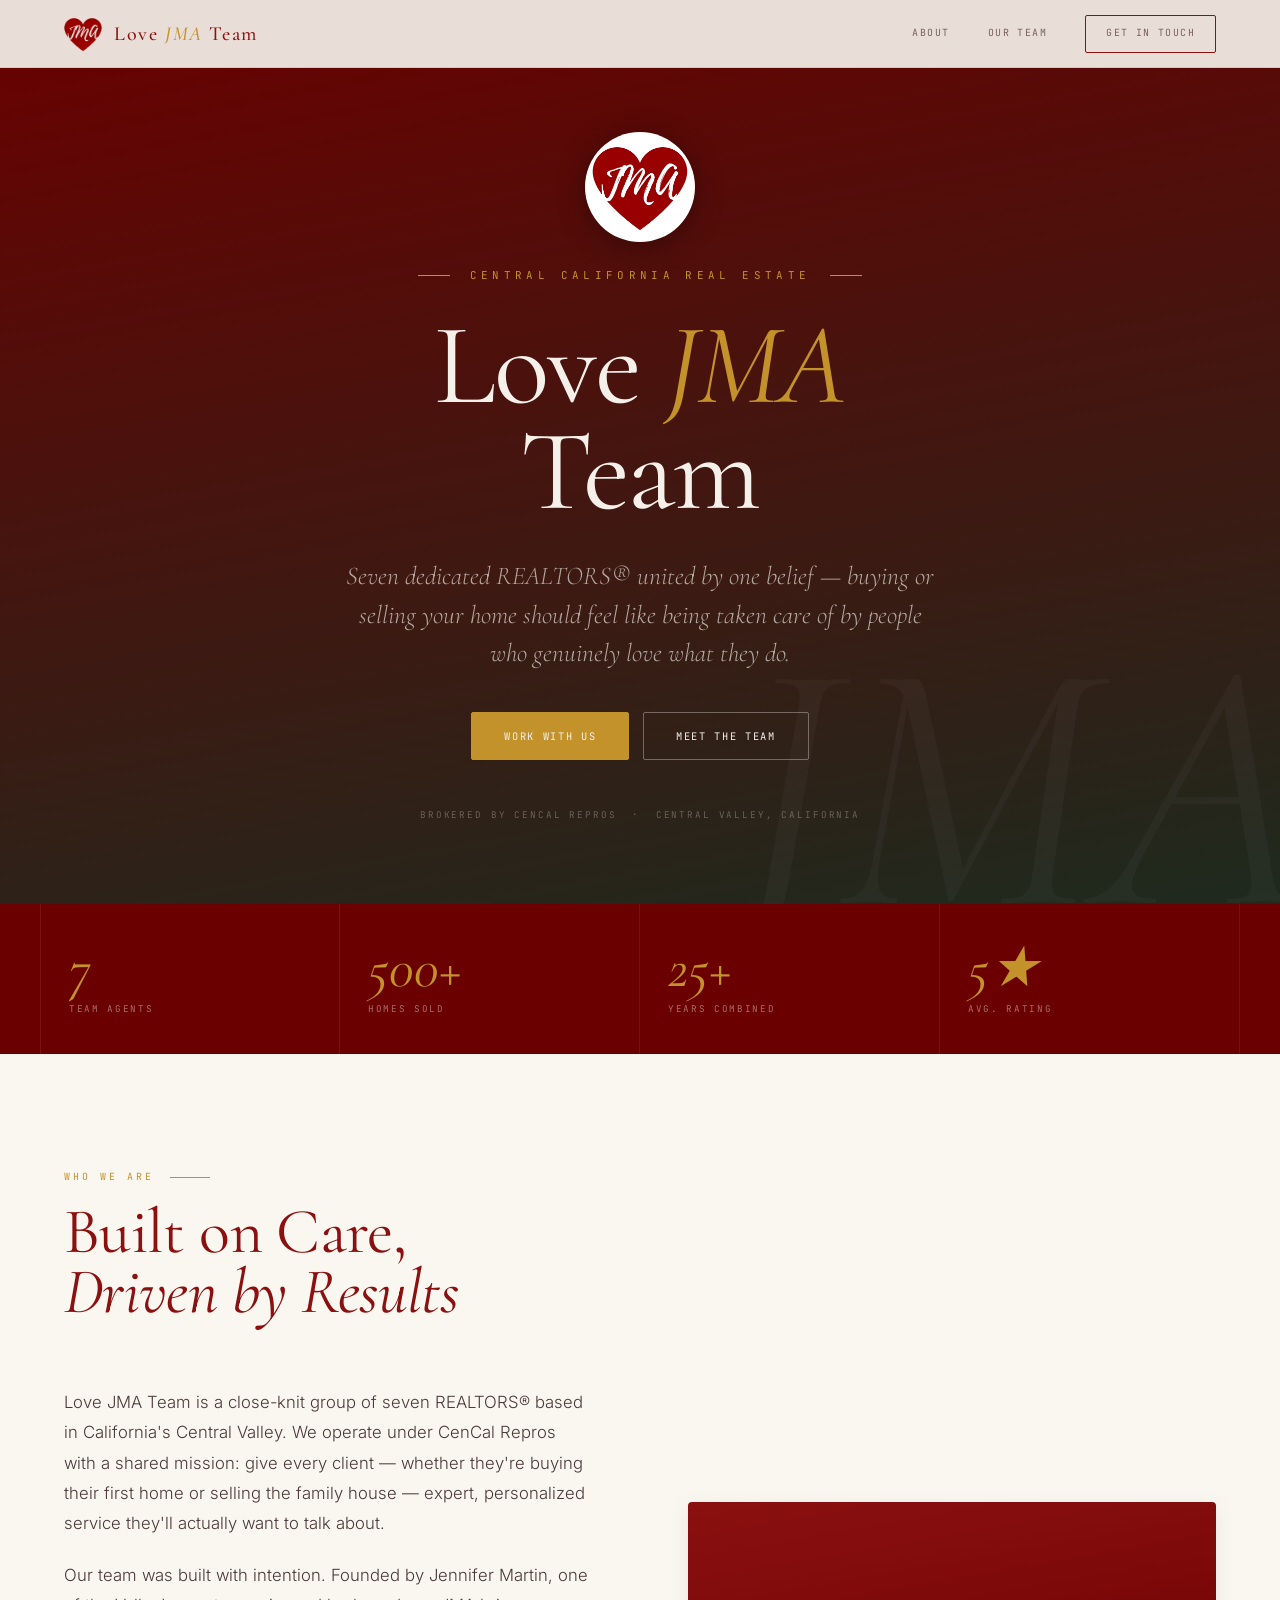
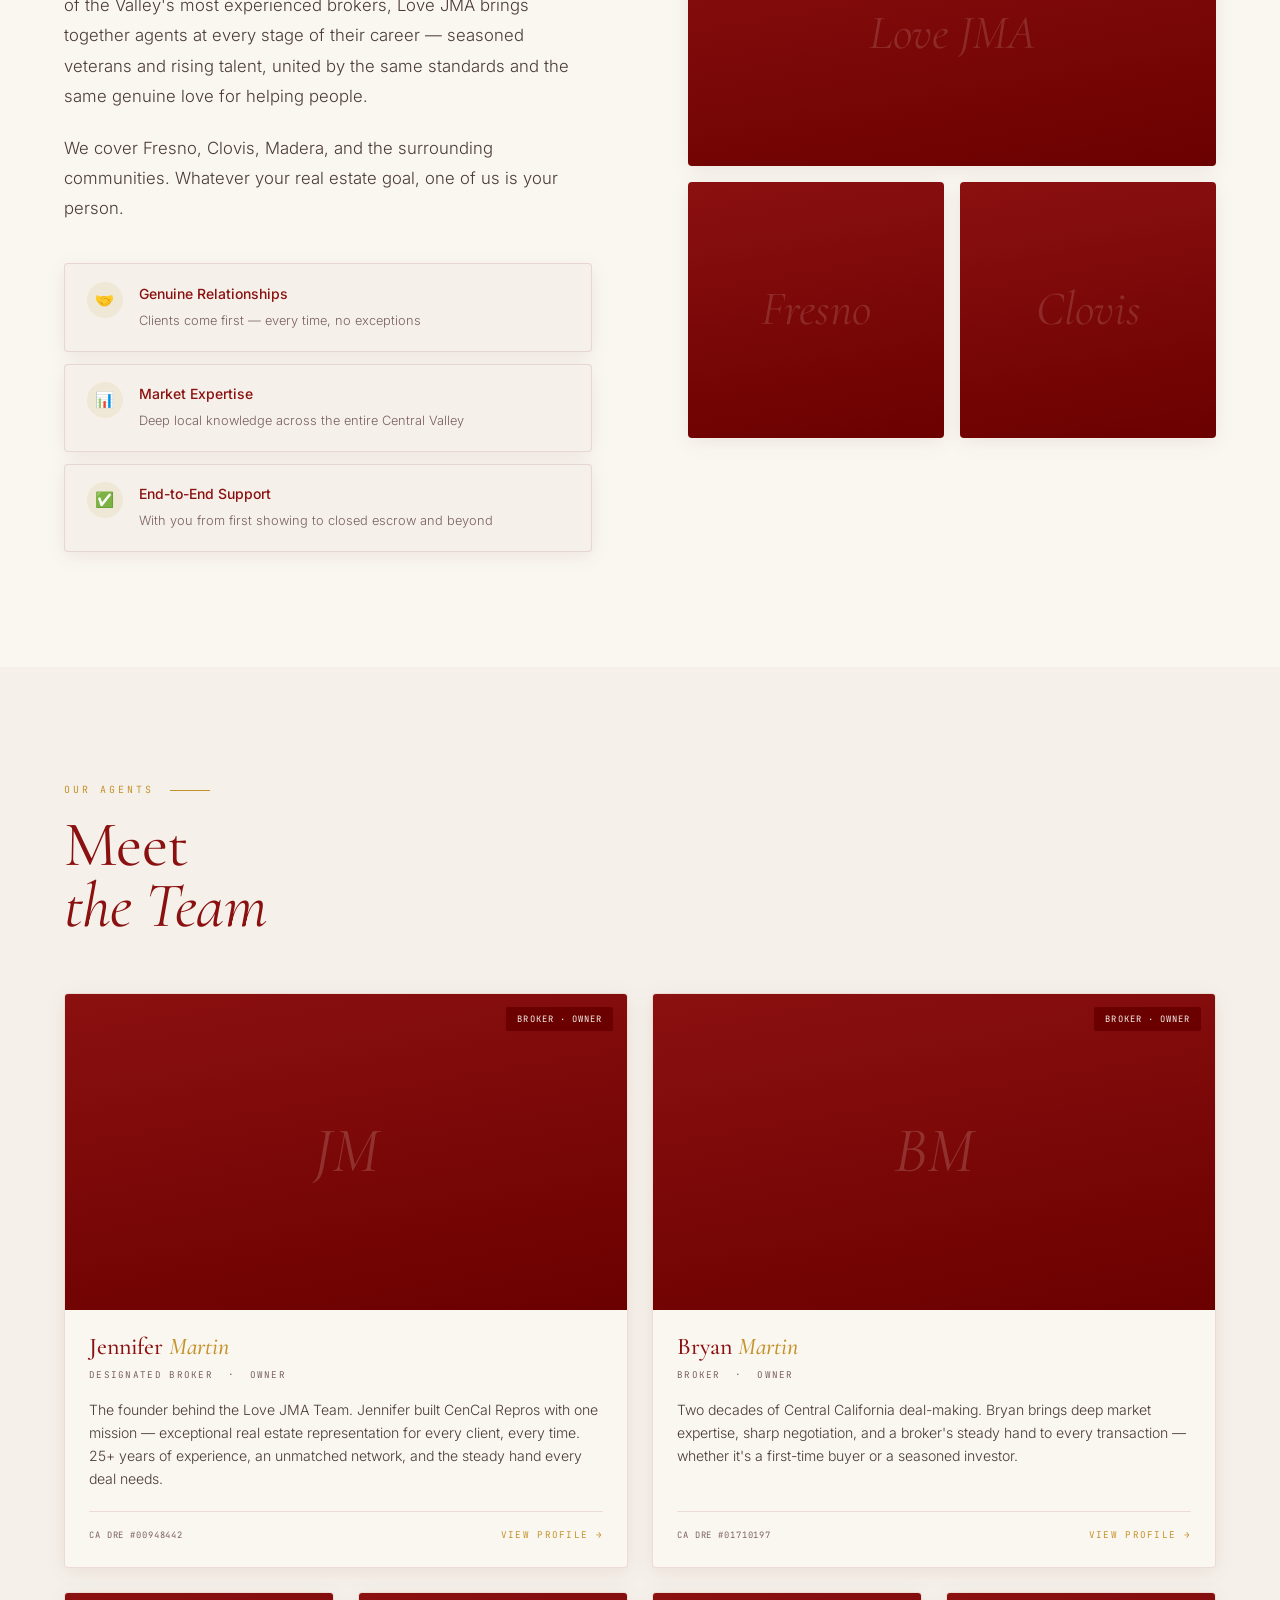
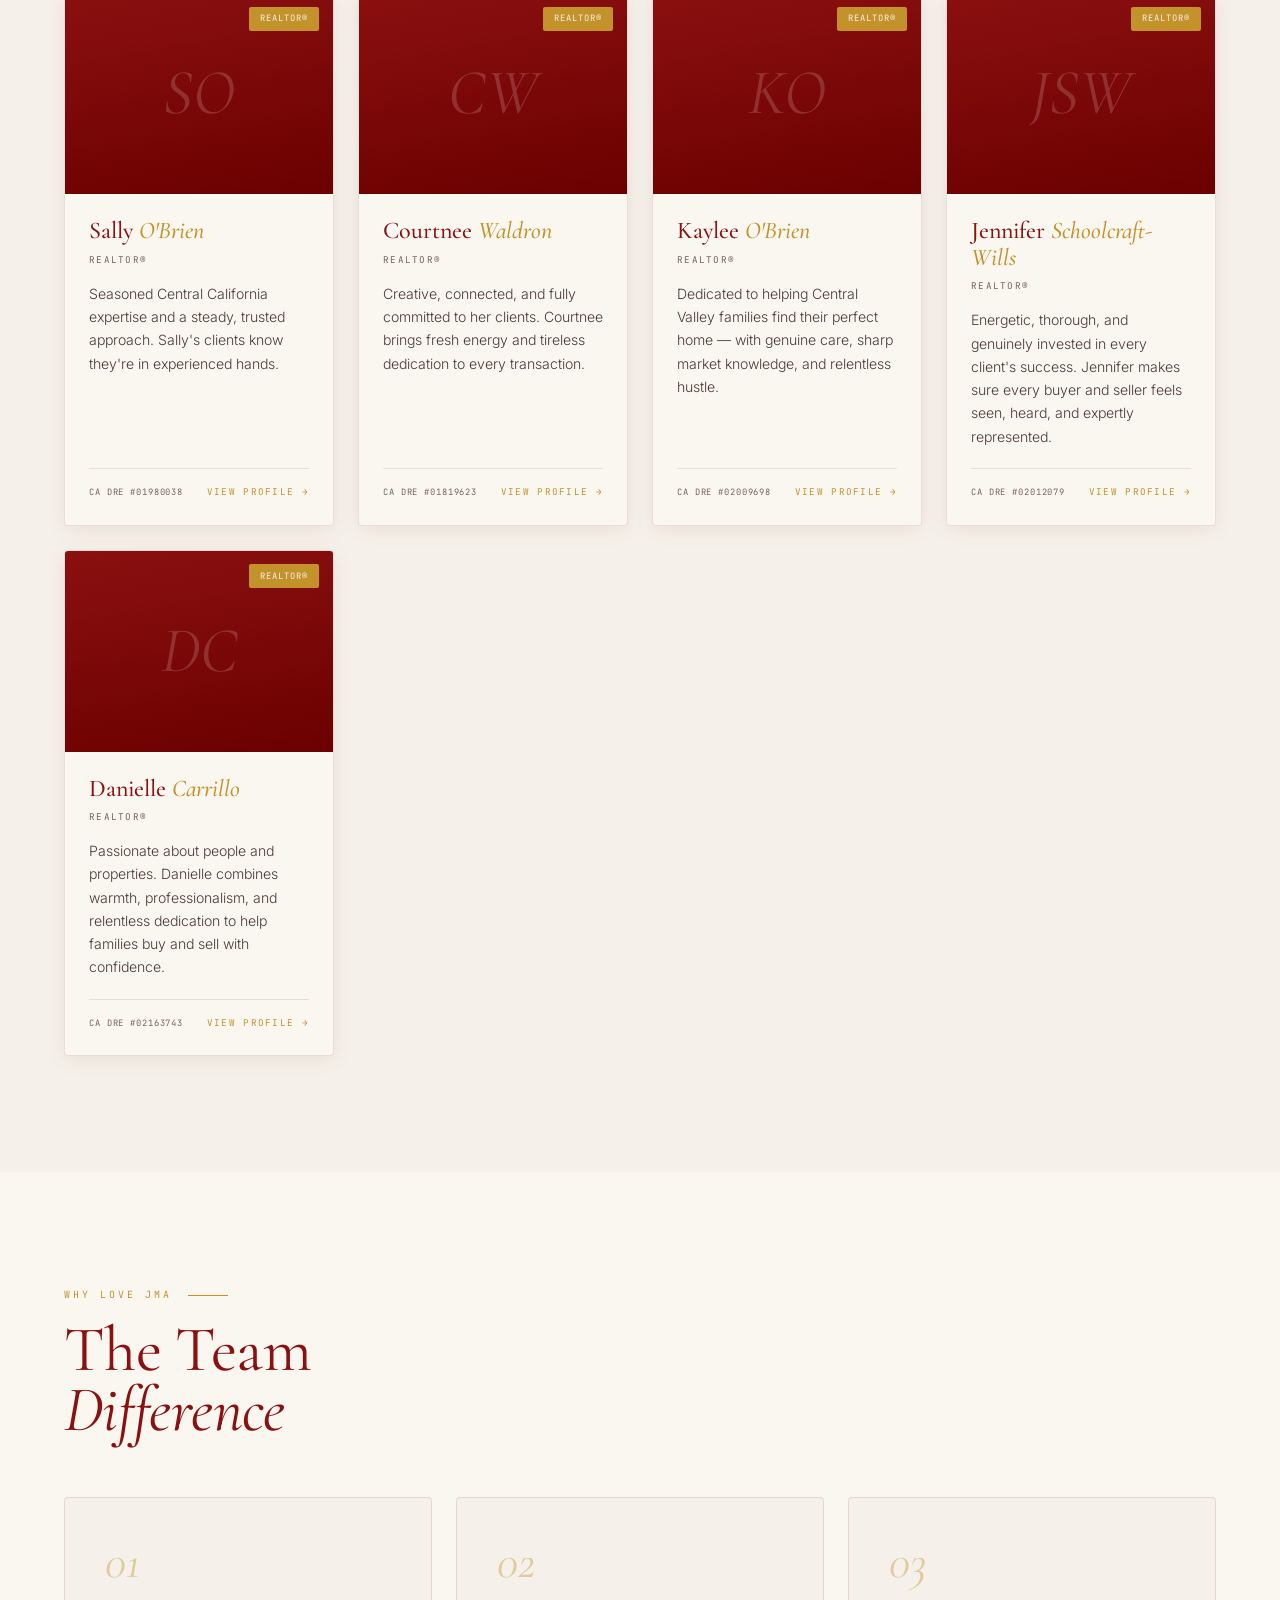
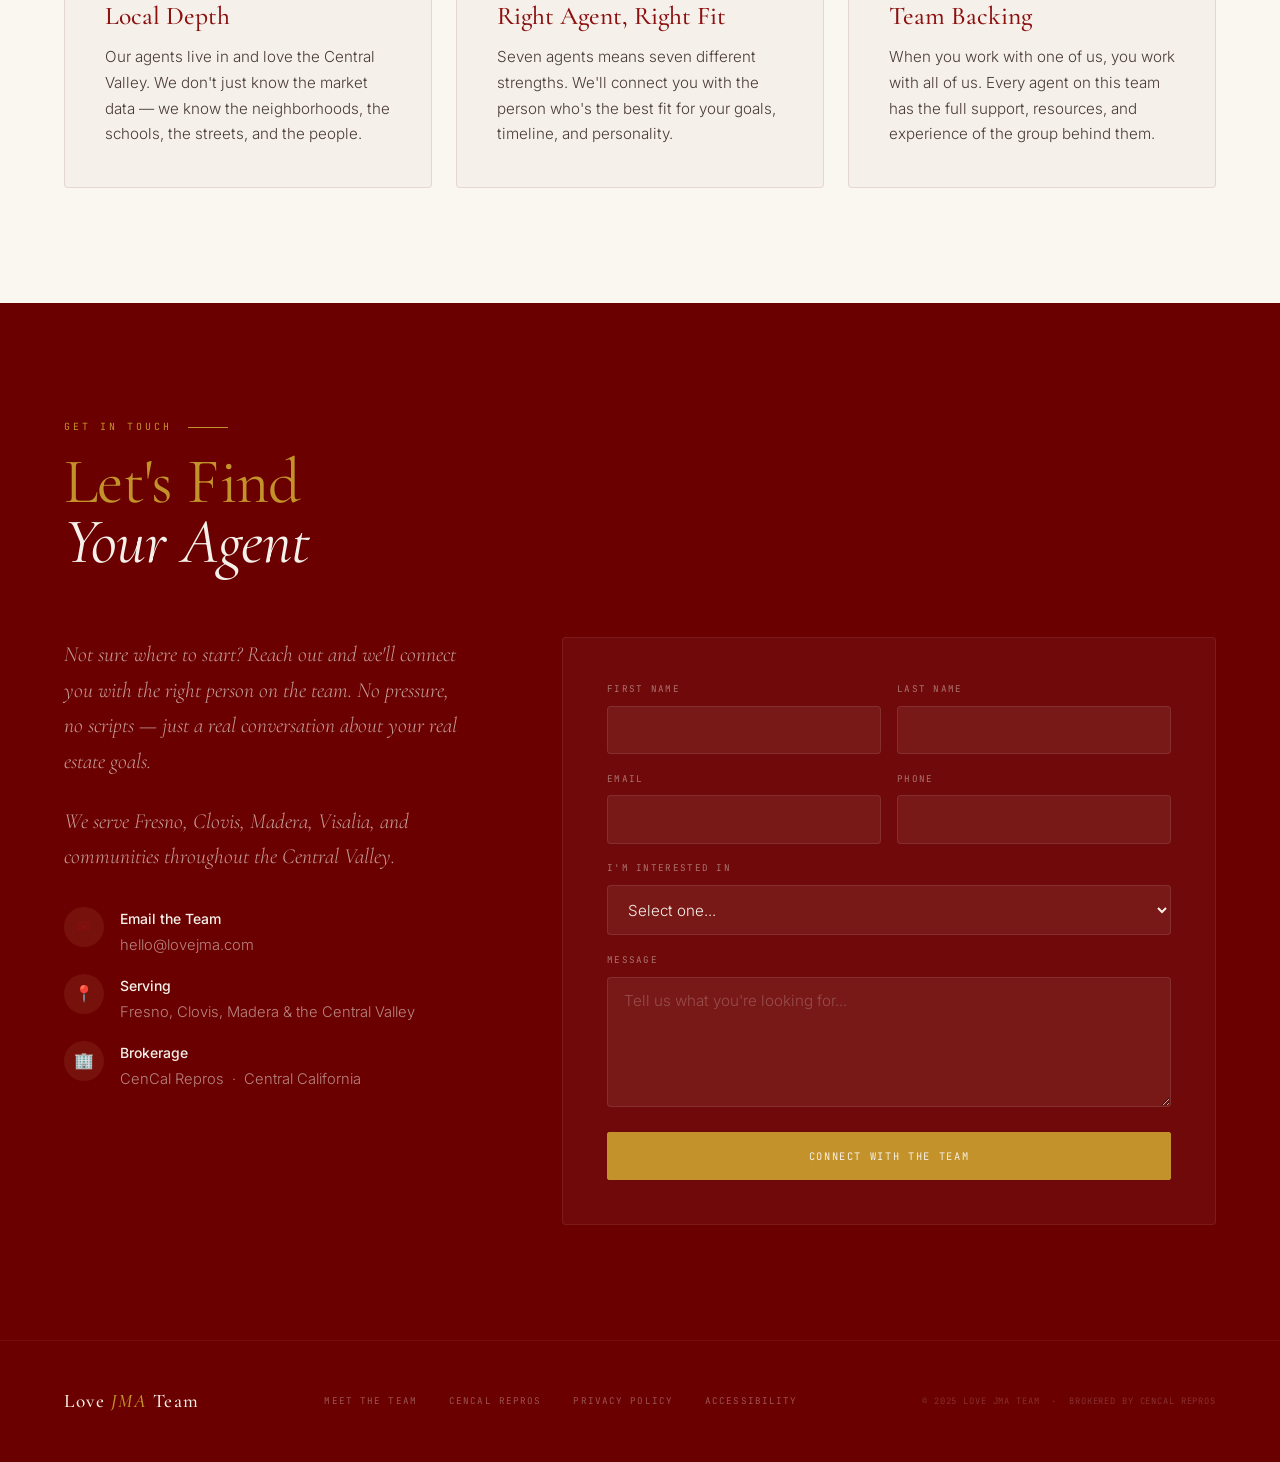
==== index.html @ a958f453 "Add Love JMA Team root page, brand colors, and logo - New index.html team root page featuring all 7 " ====
<!DOCTYPE html>
<html lang="en">
<head>
  <meta charset="UTF-8">
  <meta name="viewport" content="width=device-width, initial-scale=1.0">
  <link rel="icon" type="image/png" href="/images/jma-logo.png">
  <title>Love JMA Team | Central California Real Estate</title>
  <meta name="description" content="Love JMA Team — 7 dedicated REALTORS® serving Central California buyers and sellers with expertise, integrity, and genuine care. Brokered by CenCal Repros.">
  <meta property="og:title" content="Love JMA Team | Central California Real Estate">
  <meta property="og:description" content="A team of 7 dedicated REALTORS® built on trust, results, and a genuine love for the communities we serve.">
  <meta property="og:type" content="website">
  <meta property="og:url" content="https://lovejma.cencalrepros.com">
  <meta name="twitter:card" content="summary_large_image">
  <link rel="preconnect" href="https://fonts.googleapis.com">
  <link rel="preconnect" href="https://fonts.gstatic.com" crossorigin>
  <link href="https://fonts.googleapis.com/css2?family=Cormorant+Garamond:ital,wght@0,400;0,500;0,600;1,400;1,500&family=Inter:wght@300;400;500&family=JetBrains+Mono:wght@400;500&display=swap" rel="stylesheet">
  <link rel="stylesheet" href="styles.css">
  <style>
    /* Team-page–specific overrides */

    /* Hero: full-bleed dark with centered content */
    .hero-team {
      min-height: 100svh;
      display: flex; flex-direction: column;
      align-items: center; justify-content: center;
      padding: calc(68px + 4rem) clamp(1.5rem, 6vw, 6rem) 5rem;
      text-align: center;
      background: linear-gradient(170deg, var(--forest-deep) 0%, #1e2a1e 100%);
      position: relative; overflow: hidden;
    }
    .hero-team::after {
      content: 'JMA';
      position: absolute; bottom: -4rem; right: -2rem;
      font-family: var(--display); font-style: italic; font-weight: 400;
      font-size: 28vw; line-height: 1;
      color: rgba(245, 241, 234, 0.03);
      pointer-events: none; user-select: none;
    }
    .hero-team .eyebrow { justify-content: center; }
    .hero-team h1 {
      font-family: var(--display); font-weight: 400;
      font-size: clamp(4rem, 9vw, 8rem);
      line-height: 0.92; letter-spacing: -0.015em;
      color: var(--cream);
      margin-top: 1.8rem;
      opacity: 0; animation: fadeUp 0.9s ease 0.55s forwards;
    }
    .hero-team h1 em { font-style: italic; color: var(--terracotta); }
    .hero-team .hero-tagline {
      margin-top: 2rem; max-width: 600px;
      font-family: var(--display); font-style: italic;
      font-size: clamp(1.2rem, 2.5vw, 1.6rem); line-height: 1.5;
      color: rgba(245, 241, 234, 0.65);
      opacity: 0; animation: fadeUp 0.9s ease 0.85s forwards;
    }
    .hero-team .hero-actions {
      justify-content: center;
      opacity: 0; animation: fadeUp 0.9s ease 1s forwards;
    }
    .hero-team .btn-primary { background: var(--terracotta); border-color: var(--terracotta); }
    .hero-team .btn-primary:hover { background: #a35f3f; border-color: #a35f3f; }
    .hero-team .btn-outline { color: var(--cream); border-color: rgba(245, 241, 234, 0.35); }
    .hero-team .btn-outline:hover { background: rgba(245, 241, 234, 0.08); }
    .hero-brokerage {
      margin-top: 3rem;
      font-family: var(--mono); font-size: 0.58rem; font-weight: 400;
      letter-spacing: 0.2em; text-transform: uppercase;
      color: rgba(245, 241, 234, 0.3);
      opacity: 0; animation: fadeUp 0.9s ease 1.15s forwards;
    }

    /* Team nav override */
    .site-nav .nav-brand .nav-logo-team {
      font-family: var(--display); font-weight: 500; font-size: 1.25rem;
      letter-spacing: 0.08em; color: var(--forest);
    }
    .site-nav .nav-logo-team em { font-style: italic; color: var(--terracotta); }

    /* About team */
    .about-team { background: var(--cream-soft); }
    .about-team-grid {
      display: grid; grid-template-columns: 1fr 1fr; gap: 6rem;
      margin-top: 4rem; align-items: center;
    }
    .about-team-copy p {
      margin-bottom: 1.35rem; color: var(--ink-mid);
      font-size: clamp(0.95rem, 1.5vw, 1.05rem); line-height: 1.8;
    }
    .pillars { display: flex; flex-direction: column; gap: 0.75rem; margin-top: 2.5rem; }
    .pillar {
      display: flex; align-items: flex-start; gap: 1rem;
      padding: 1.1rem 1.35rem;
      background: var(--cream); border-radius: var(--r);
      border: 1px solid var(--line); box-shadow: var(--shadow-sm);
    }
    .pillar-icon {
      width: 36px; height: 36px; flex-shrink: 0;
      display: flex; align-items: center; justify-content: center;
      background: var(--terracotta-light); border-radius: 50%;
      font-size: 0.95rem;
    }
    .pillar strong { display: block; font-size: 0.875rem; font-weight: 500; color: var(--forest); }
    .pillar span { font-size: 0.8rem; color: var(--ink-soft); }
    .about-team-visual {
      display: grid; grid-template-columns: 1fr 1fr; gap: 1rem;
    }
    .team-visual-block {
      border-radius: var(--r); overflow: hidden;
      background: linear-gradient(170deg, var(--forest) 0%, var(--forest-deep) 100%);
      aspect-ratio: 1;
      display: flex; align-items: center; justify-content: center;
      box-shadow: var(--shadow-sm);
    }
    .team-visual-block:first-child {
      grid-column: 1 / -1; aspect-ratio: 2/1;
    }
    .team-visual-block span {
      font-family: var(--display); font-style: italic; font-size: 3rem; font-weight: 400;
      color: rgba(245, 241, 234, 0.15); user-select: none;
    }

    /* Meet the team */
    .meet { background: var(--cream); }
    .agents-grid {
      display: grid;
      grid-template-columns: repeat(auto-fill, minmax(280px, 1fr));
      gap: 1.5rem; margin-top: 3.5rem;
    }
    .agent-card {
      border-radius: var(--r); overflow: hidden;
      border: 1px solid var(--line); background: var(--cream-soft);
      box-shadow: var(--shadow-sm);
      transition: box-shadow 0.25s, transform 0.25s;
      display: flex; flex-direction: column;
      text-decoration: none; color: inherit;
    }
    .agent-card:hover { box-shadow: var(--shadow); transform: translateY(-4px); }
    .agent-card-photo {
      aspect-ratio: 4/3;
      background: linear-gradient(170deg, var(--forest) 0%, var(--forest-deep) 100%);
      display: flex; align-items: center; justify-content: center;
      position: relative; overflow: hidden;
    }
    .agent-card-photo img { width: 100%; height: 100%; object-fit: cover; object-position: top; }
    .agent-initials {
      font-family: var(--display); font-style: italic; font-size: 4rem; font-weight: 400;
      color: rgba(245, 241, 234, 0.18); user-select: none;
    }
    .agent-role-badge {
      position: absolute; top: 0.85rem; right: 0.85rem;
      background: var(--terracotta); color: var(--cream);
      padding: 0.28rem 0.7rem; border-radius: 2px;
      font-family: var(--mono); font-size: 0.55rem; font-weight: 400;
      letter-spacing: 0.12em; text-transform: uppercase;
    }
    .agent-role-badge.broker { background: var(--forest-deep); }
    .agent-card-body {
      padding: 1.5rem; display: flex; flex-direction: column; flex: 1;
    }
    .agent-card-name {
      font-family: var(--display); font-weight: 500;
      font-size: 1.5rem; line-height: 1.1; color: var(--forest);
    }
    .agent-card-name em { font-style: italic; color: var(--terracotta); }
    .agent-card-title {
      font-family: var(--mono); font-size: 0.58rem; font-weight: 400;
      letter-spacing: 0.14em; text-transform: uppercase; color: var(--ink-soft);
      margin-top: 0.5rem;
    }
    .agent-card-bio {
      font-size: 0.88rem; color: var(--ink-mid); line-height: 1.65;
      margin-top: 0.85rem; flex: 1;
    }
    .agent-card-footer {
      margin-top: 1.25rem; padding-top: 1rem;
      border-top: 1px solid var(--line);
      display: flex; align-items: center; justify-content: space-between;
      gap: 0.5rem;
    }
    .agent-dre {
      font-family: var(--mono); font-size: 0.55rem; font-weight: 400;
      letter-spacing: 0.1em; text-transform: uppercase; color: var(--ink-soft);
    }
    .agent-cta {
      font-family: var(--mono); font-size: 0.58rem; font-weight: 400;
      letter-spacing: 0.14em; text-transform: uppercase; color: var(--terracotta);
      white-space: nowrap;
    }
    .agent-card:hover .agent-cta { text-decoration: underline; }

    /* Featured broker row */
    .agents-featured {
      display: grid; grid-template-columns: 1fr 1fr; gap: 1.5rem;
      margin-top: 3.5rem;
    }
    .agents-featured .agent-card-photo { aspect-ratio: 16/9; }
    .agents-rest {
      display: grid;
      grid-template-columns: repeat(auto-fill, minmax(260px, 1fr));
      gap: 1.5rem; margin-top: 1.5rem;
    }

    /* Why section */
    .why { background: var(--cream-soft); }
    .why-grid { display: grid; grid-template-columns: repeat(3, 1fr); gap: 1.5rem; margin-top: 3.5rem; }
    .why-item {
      padding: 2.5rem; border-radius: var(--r);
      border: 1px solid var(--line); background: var(--cream);
      transition: box-shadow 0.25s, transform 0.25s;
    }
    .why-item:hover { box-shadow: var(--shadow); transform: translateY(-4px); }
    .why-num {
      font-family: var(--display); font-style: italic; font-size: 3rem; font-weight: 400;
      color: var(--terracotta); opacity: 0.4; line-height: 1;
    }
    .why-item h3 {
      margin-top: 1rem;
      font-family: var(--display); font-weight: 500; font-size: 1.6rem;
      line-height: 1.1; color: var(--forest);
    }
    .why-item p { margin-top: 0.85rem; color: var(--ink-mid); font-size: 0.95rem; line-height: 1.7; }

    /* Team contact */
    .team-contact { background: var(--forest-deep); }
    .team-contact .section-label { color: var(--terracotta); }
    .team-contact .section-label::after { background: var(--terracotta); }
    .team-contact .section-h { color: var(--cream); }
    .team-contact .section-h em { color: var(--terracotta); }
    .contact-cta-grid {
      display: grid; grid-template-columns: 1fr 1fr; gap: 6rem;
      margin-top: 4rem; align-items: start;
    }
    .contact-cta-copy p {
      font-family: var(--display); font-style: italic;
      font-size: clamp(1.1rem, 2vw, 1.35rem); line-height: 1.65;
      color: rgba(245, 241, 234, 0.65); margin-bottom: 1.5rem;
    }
    .contact-reach { display: flex; flex-direction: column; gap: 1rem; margin-top: 2rem; }
    .reach-item { display: flex; align-items: flex-start; gap: 1rem; }
    .reach-icon {
      width: 40px; height: 40px; flex-shrink: 0;
      display: flex; align-items: center; justify-content: center;
      background: rgba(184, 112, 79, 0.15); border-radius: 50%;
      font-size: 1rem;
    }
    .reach-text strong { display: block; font-size: 0.875rem; font-weight: 500; color: var(--cream); }
    .reach-text a, .reach-text span {
      font-size: 0.92rem; color: rgba(245, 241, 234, 0.55);
    }
    .reach-text a:hover { color: var(--terracotta); }
    .team-contact .contact-form {
      background: rgba(245, 241, 234, 0.04);
      border: 1px solid rgba(245, 241, 234, 0.08);
    }
    .team-contact .form-group label { color: rgba(245, 241, 234, 0.45); }
    .team-contact .form-group input,
    .team-contact .form-group select,
    .team-contact .form-group textarea {
      background: rgba(245, 241, 234, 0.06);
      border-color: rgba(245, 241, 234, 0.1);
      color: var(--cream);
    }
    .team-contact .form-group input::placeholder,
    .team-contact .form-group textarea::placeholder { color: rgba(245, 241, 234, 0.25); }
    .team-contact .form-group input:focus,
    .team-contact .form-group select:focus,
    .team-contact .form-group textarea:focus {
      border-color: var(--terracotta);
    }
    .team-contact .btn-primary { background: var(--terracotta); border-color: var(--terracotta); }
    .team-contact .btn-primary:hover { background: #a35f3f; border-color: #a35f3f; }

    @media (max-width: 1024px) {
      .about-team-grid, .contact-cta-grid { grid-template-columns: 1fr; gap: 3.5rem; }
      .about-team-visual { order: -1; }
      .agents-featured { grid-template-columns: 1fr; }
      .why-grid { grid-template-columns: 1fr 1fr; }
    }
    @media (max-width: 640px) {
      .agents-rest { grid-template-columns: 1fr; }
      .why-grid { grid-template-columns: 1fr; }
      .about-team-visual { grid-template-columns: 1fr; }
      .team-visual-block:first-child { grid-column: 1; aspect-ratio: 16/9; }
    }
  </style>
</head>
<body>
  <a class="skip-link" href="#main">Skip to content</a>

  <nav class="site-nav" aria-label="Primary">
    <div class="nav-brand">
      <a href="/" aria-label="Love JMA Team home" style="display:flex;align-items:center;gap:0.75rem;">
        <img src="./images/jma-logo.png" alt="Love JMA Team" style="height:38px;width:38px;object-fit:contain;flex-shrink:0;">
        <span class="nav-logo" style="font-family:var(--display);font-weight:500;font-size:1.25rem;letter-spacing:0.08em;color:var(--forest);">Love <em style="font-style:italic;color:var(--terracotta);">JMA</em> Team</span>
      </a>
    </div>
    <div class="nav-links">
      <a href="#about">About</a>
      <a href="#team">Our Team</a>
      <a href="#contact" class="nav-cta">Get In Touch</a>
    </div>
  </nav>

  <main id="main">

    <section class="hero-team" aria-labelledby="team-name">
      <div style="width:110px;height:110px;border-radius:50%;background:white;display:flex;align-items:center;justify-content:center;margin-bottom:1.5rem;opacity:0;animation:fadeIn 0.9s ease 0.2s forwards;box-shadow:0 4px 28px rgba(0,0,0,0.35);flex-shrink:0;">
        <img src="./images/jma-logo.png" alt="Love JMA Team" style="width:96px;height:96px;object-fit:contain;">
      </div>
      <p class="eyebrow">Central California Real Estate</p>
      <h1 id="team-name">Love <em>JMA</em><br>Team</h1>
      <p class="hero-tagline">Seven dedicated REALTORS® united by one belief — buying or selling your home should feel like being taken care of by people who genuinely love what they do.</p>
      <div class="hero-actions">
        <a class="btn btn-primary" href="#contact">Work With Us</a>
        <a class="btn btn-outline" href="#team">Meet the Team</a>
      </div>
      <p class="hero-brokerage">Brokered by CenCal Repros &nbsp;·&nbsp; Central Valley, California</p>
    </section>

    <div class="stats-bar" role="region" aria-label="Team at a glance">
      <div class="stats-inner">
        <div class="stat"><strong class="stat-num">7</strong><span class="stat-label">Team Agents</span></div>
        <div class="stat"><strong class="stat-num">500+</strong><span class="stat-label">Homes Sold</span></div>
        <div class="stat"><strong class="stat-num">25+</strong><span class="stat-label">Years Combined</span></div>
        <div class="stat"><strong class="stat-num">5★</strong><span class="stat-label">Avg. Rating</span></div>
      </div>
    </div>

    <section id="about" class="about-team" aria-labelledby="about-h">
      <div class="wrap">
        <p class="section-label">Who We Are</p>
        <h2 class="section-h" id="about-h"><em>Built on Care,</em><br>Driven by Results</h2>
        <div class="about-team-grid">
          <div class="about-team-copy">
            <p>Love JMA Team is a close-knit group of seven REALTORS® based in California's Central Valley. We operate under CenCal Repros with a shared mission: give every client — whether they're buying their first home or selling the family house — expert, personalized service they'll actually want to talk about.</p>
            <p>Our team was built with intention. Founded by Jennifer Martin, one of the Valley's most experienced brokers, Love JMA brings together agents at every stage of their career — seasoned veterans and rising talent, united by the same standards and the same genuine love for helping people.</p>
            <p>We cover Fresno, Clovis, Madera, and the surrounding communities. Whatever your real estate goal, one of us is your person.</p>
            <div class="pillars">
              <div class="pillar"><div class="pillar-icon">🤝</div><div><strong>Genuine Relationships</strong><span>Clients come first — every time, no exceptions</span></div></div>
              <div class="pillar"><div class="pillar-icon">📊</div><div><strong>Market Expertise</strong><span>Deep local knowledge across the entire Central Valley</span></div></div>
              <div class="pillar"><div class="pillar-icon">✅</div><div><strong>End-to-End Support</strong><span>With you from first showing to closed escrow and beyond</span></div></div>
            </div>
          </div>
          <div class="about-team-visual" aria-hidden="true">
            <div class="team-visual-block"><span>Love JMA</span></div>
            <div class="team-visual-block"><span>Fresno</span></div>
            <div class="team-visual-block"><span>Clovis</span></div>
          </div>
        </div>
      </div>
    </section>

    <section id="team" class="meet" aria-labelledby="team-h">
      <div class="wrap">
        <p class="section-label">Our Agents</p>
        <h2 class="section-h" id="team-h"><em>Meet</em><br>the Team</h2>

        <!-- Founding brokers -->
        <div class="agents-featured" role="list">

          <a class="agent-card" href="./jennifer-martin/" role="listitem" aria-label="Jennifer Martin, Designated Broker and Owner">
            <div class="agent-card-photo">
              <span class="agent-initials">JM</span>
              <span class="agent-role-badge broker">Broker · Owner</span>
            </div>
            <div class="agent-card-body">
              <div class="agent-card-name">Jennifer <em>Martin</em></div>
              <div class="agent-card-title">Designated Broker &nbsp;·&nbsp; Owner</div>
              <p class="agent-card-bio">The founder behind the Love JMA Team. Jennifer built CenCal Repros with one mission — exceptional real estate representation for every client, every time. 25+ years of experience, an unmatched network, and the steady hand every deal needs.</p>
              <div class="agent-card-footer">
                <span class="agent-dre">CA DRE #00948442</span>
                <span class="agent-cta">View Profile &rarr;</span>
              </div>
            </div>
          </a>

          <a class="agent-card" href="./bryan-martin/" role="listitem" aria-label="Bryan Martin, Broker and Owner">
            <div class="agent-card-photo">
              <span class="agent-initials">BM</span>
              <span class="agent-role-badge broker">Broker · Owner</span>
            </div>
            <div class="agent-card-body">
              <div class="agent-card-name">Bryan <em>Martin</em></div>
              <div class="agent-card-title">Broker &nbsp;·&nbsp; Owner</div>
              <p class="agent-card-bio">Two decades of Central California deal-making. Bryan brings deep market expertise, sharp negotiation, and a broker's steady hand to every transaction — whether it's a first-time buyer or a seasoned investor.</p>
              <div class="agent-card-footer">
                <span class="agent-dre">CA DRE #01710197</span>
                <span class="agent-cta">View Profile &rarr;</span>
              </div>
            </div>
          </a>

        </div>

        <!-- The rest of the team -->
        <div class="agents-rest" role="list">

          <a class="agent-card" href="./sally-obrien/" role="listitem" aria-label="Sally O'Brien, REALTOR">
            <div class="agent-card-photo">
              <span class="agent-initials">SO</span>
              <span class="agent-role-badge">REALTOR®</span>
            </div>
            <div class="agent-card-body">
              <div class="agent-card-name">Sally <em>O'Brien</em></div>
              <div class="agent-card-title">REALTOR®</div>
              <p class="agent-card-bio">Seasoned Central California expertise and a steady, trusted approach. Sally's clients know they're in experienced hands.</p>
              <div class="agent-card-footer">
                <span class="agent-dre">CA DRE #01980038</span>
                <span class="agent-cta">View Profile &rarr;</span>
              </div>
            </div>
          </a>

          <a class="agent-card" href="./courtnee-waldron/" role="listitem" aria-label="Courtnee Waldron, REALTOR">
            <div class="agent-card-photo">
              <span class="agent-initials">CW</span>
              <span class="agent-role-badge">REALTOR®</span>
            </div>
            <div class="agent-card-body">
              <div class="agent-card-name">Courtnee <em>Waldron</em></div>
              <div class="agent-card-title">REALTOR®</div>
              <p class="agent-card-bio">Creative, connected, and fully committed to her clients. Courtnee brings fresh energy and tireless dedication to every transaction.</p>
              <div class="agent-card-footer">
                <span class="agent-dre">CA DRE #01819623</span>
                <span class="agent-cta">View Profile &rarr;</span>
              </div>
            </div>
          </a>

          <a class="agent-card" href="./kaylee-obrien/" role="listitem" aria-label="Kaylee O'Brien, REALTOR">
            <div class="agent-card-photo">
              <span class="agent-initials">KO</span>
              <span class="agent-role-badge">REALTOR®</span>
            </div>
            <div class="agent-card-body">
              <div class="agent-card-name">Kaylee <em>O'Brien</em></div>
              <div class="agent-card-title">REALTOR®</div>
              <p class="agent-card-bio">Dedicated to helping Central Valley families find their perfect home — with genuine care, sharp market knowledge, and relentless hustle.</p>
              <div class="agent-card-footer">
                <span class="agent-dre">CA DRE #02009698</span>
                <span class="agent-cta">View Profile &rarr;</span>
              </div>
            </div>
          </a>

          <a class="agent-card" href="./jennifer-schoolcraft-wills/" role="listitem" aria-label="Jennifer Schoolcraft-Wills, REALTOR">
            <div class="agent-card-photo">
              <span class="agent-initials">JSW</span>
              <span class="agent-role-badge">REALTOR®</span>
            </div>
            <div class="agent-card-body">
              <div class="agent-card-name">Jennifer <em>Schoolcraft-Wills</em></div>
              <div class="agent-card-title">REALTOR®</div>
              <p class="agent-card-bio">Energetic, thorough, and genuinely invested in every client's success. Jennifer makes sure every buyer and seller feels seen, heard, and expertly represented.</p>
              <div class="agent-card-footer">
                <span class="agent-dre">CA DRE #02012079</span>
                <span class="agent-cta">View Profile &rarr;</span>
              </div>
            </div>
          </a>

          <a class="agent-card" href="./danielle-carrillo/" role="listitem" aria-label="Danielle Carrillo, REALTOR">
            <div class="agent-card-photo">
              <span class="agent-initials">DC</span>
              <span class="agent-role-badge">REALTOR®</span>
            </div>
            <div class="agent-card-body">
              <div class="agent-card-name">Danielle <em>Carrillo</em></div>
              <div class="agent-card-title">REALTOR®</div>
              <p class="agent-card-bio">Passionate about people and properties. Danielle combines warmth, professionalism, and relentless dedication to help families buy and sell with confidence.</p>
              <div class="agent-card-footer">
                <span class="agent-dre">CA DRE #02163743</span>
                <span class="agent-cta">View Profile &rarr;</span>
              </div>
            </div>
          </a>

        </div>
      </div>
    </section>

    <section class="why" aria-labelledby="why-h">
      <div class="wrap">
        <p class="section-label">Why Love JMA</p>
        <h2 class="section-h" id="why-h"><em>The Team</em><br>Difference</h2>
        <div class="why-grid">
          <div class="why-item">
            <div class="why-num">01</div>
            <h3>Local Depth</h3>
            <p>Our agents live in and love the Central Valley. We don't just know the market data — we know the neighborhoods, the schools, the streets, and the people.</p>
          </div>
          <div class="why-item">
            <div class="why-num">02</div>
            <h3>Right Agent, Right Fit</h3>
            <p>Seven agents means seven different strengths. We'll connect you with the person who's the best fit for your goals, timeline, and personality.</p>
          </div>
          <div class="why-item">
            <div class="why-num">03</div>
            <h3>Team Backing</h3>
            <p>When you work with one of us, you work with all of us. Every agent on this team has the full support, resources, and experience of the group behind them.</p>
          </div>
        </div>
      </div>
    </section>

    <section id="contact" class="team-contact" aria-labelledby="contact-h">
      <div class="wrap">
        <p class="section-label">Get In Touch</p>
        <h2 class="section-h" id="contact-h"><em>Let's Find</em><br>Your Agent</h2>
        <div class="contact-cta-grid">
          <div class="contact-cta-copy">
            <p>Not sure where to start? Reach out and we'll connect you with the right person on the team. No pressure, no scripts — just a real conversation about your real estate goals.</p>
            <p>We serve Fresno, Clovis, Madera, Visalia, and communities throughout the Central Valley.</p>
            <div class="contact-reach">
              <div class="reach-item">
                <div class="reach-icon">✉️</div>
                <div class="reach-text">
                  <strong>Email the Team</strong>
                  <a href="mailto:hello@lovejma.com">hello@lovejma.com</a>
                </div>
              </div>
              <div class="reach-item">
                <div class="reach-icon">📍</div>
                <div class="reach-text">
                  <strong>Serving</strong>
                  <span>Fresno, Clovis, Madera &amp; the Central Valley</span>
                </div>
              </div>
              <div class="reach-item">
                <div class="reach-icon">🏢</div>
                <div class="reach-text">
                  <strong>Brokerage</strong>
                  <span>CenCal Repros &nbsp;·&nbsp; Central California</span>
                </div>
              </div>
            </div>
          </div>
          <div class="contact-form">
            <form action="#" method="post" aria-label="Contact Love JMA Team">
              <div class="form-row">
                <div class="form-group"><label for="fn">First Name</label><input type="text" id="fn" name="first_name" autocomplete="given-name" required></div>
                <div class="form-group"><label for="ln">Last Name</label><input type="text" id="ln" name="last_name" autocomplete="family-name" required></div>
              </div>
              <div class="form-row">
                <div class="form-group"><label for="em">Email</label><input type="email" id="em" name="email" autocomplete="email" required></div>
                <div class="form-group"><label for="ph">Phone</label><input type="tel" id="ph" name="phone" autocomplete="tel"></div>
              </div>
              <div class="form-group">
                <label for="int">I'm Interested In</label>
                <select id="int" name="interest">
                  <option value="">Select one...</option>
                  <option value="buying">Buying a Home</option>
                  <option value="selling">Selling My Home</option>
                  <option value="both">Buying &amp; Selling</option>
                  <option value="investing">Investment Property</option>
                  <option value="other">Just Exploring</option>
                </select>
              </div>
              <div class="form-group"><label for="msg">Message</label><textarea id="msg" name="message" placeholder="Tell us what you're looking for..."></textarea></div>
              <button type="submit" class="btn btn-primary btn-full">Connect with the Team</button>
            </form>
          </div>
        </div>
      </div>
    </section>

  </main>

  <footer>
    <div class="footer-inner">
      <a class="footer-logo" href="/">Love <em>JMA</em> Team</a>
      <div class="footer-links">
        <a href="#team">Meet the Team</a>
        <a href="https://cencalrepros.com">CenCal Repros</a>
        <a href="#">Privacy Policy</a>
        <a href="#">Accessibility</a>
      </div>
      <p class="footer-copy">&copy; 2025 Love JMA Team &nbsp;&middot;&nbsp; Brokered by CenCal Repros</p>
    </div>
  </footer>

</body>
</html>
---- styles.css ----
/* Love JMA Team — Shared Agent Site Styles
   Fonts: Cormorant Garamond (display) + Inter (body) + JetBrains Mono (labels)
   Palette: crimson / cream / gold
   Brand: dark red heart logo, white script
*/
:root {
  --forest: #8b1010;
  --forest-deep: #6b0000;
  --forest-light: rgba(139, 16, 16, 0.06);
  --cream: #f5f1ea;
  --cream-soft: #faf7f1;
  --cream-mid: #ede8df;
  --terracotta: #c4922a;
  --terracotta-light: rgba(196, 146, 42, 0.1);
  --ink-mid: #4a3a3a;
  --ink-soft: #7a6060;
  --line: rgba(139, 16, 16, 0.12);
  --shadow: 0 20px 60px rgba(107, 0, 0, 0.12);
  --shadow-sm: 0 4px 20px rgba(107, 0, 0, 0.08);
  --display: 'Cormorant Garamond', 'Times New Roman', serif;
  --body: 'Inter', system-ui, sans-serif;
  --mono: 'JetBrains Mono', ui-monospace, monospace;
  --r: 4px;
}

*, *::before, *::after { box-sizing: border-box; margin: 0; padding: 0; }

html {
  scroll-behavior: smooth;
  -webkit-font-smoothing: antialiased;
  text-rendering: optimizeLegibility;
}

body {
  background: var(--cream);
  color: var(--forest);
  font-family: var(--body);
  font-weight: 300;
  line-height: 1.7;
  overflow-x: hidden;
}

/* Paper grain */
body::before {
  content: '';
  position: fixed;
  inset: 0;
  pointer-events: none;
  z-index: 1;
  opacity: 0.025;
  background-image: url("data:image/svg+xml,%3Csvg viewBox='0 0 200 200' xmlns='http://www.w3.org/2000/svg'%3E%3Cfilter id='n'%3E%3CfeTurbulence type='fractalNoise' baseFrequency='0.8'/%3E%3C/filter%3E%3Crect width='100%25' height='100%25' filter='url(%23n)'/%3E%3C/svg%3E");
}

img { display: block; max-width: 100%; }
a { color: inherit; text-decoration: none; }
ul { list-style: none; }

/* ANIMATIONS */
@keyframes fadeUp {
  from { opacity: 0; transform: translateY(18px); }
  to   { opacity: 1; transform: translateY(0); }
}
@keyframes fadeIn {
  from { opacity: 0; }
  to   { opacity: 1; }
}

/* SKIP LINK */
.skip-link {
  position: absolute; left: 1rem; top: -4rem; z-index: 300;
  background: var(--forest); color: var(--cream);
  padding: 0.75rem 1rem; font-size: 0.875rem;
}
.skip-link:focus { top: 1rem; }

/* NAV */
.site-nav {
  position: fixed; top: 0; left: 0; right: 0; z-index: 200;
  height: 68px;
  display: flex; align-items: center; justify-content: space-between; gap: 1rem;
  padding: 0 clamp(1.5rem, 5vw, 4rem);
  background: rgba(245, 241, 234, 0.92);
  border-bottom: 1px solid var(--line);
  backdrop-filter: blur(16px);
}
.nav-brand { display: flex; align-items: center; gap: 0.9rem; }
.nav-logo {
  font-family: var(--display);
  font-weight: 500; font-size: 1.25rem;
  letter-spacing: 0.08em; line-height: 1;
  color: var(--forest);
}
.nav-logo em { font-style: italic; color: var(--terracotta); }
.nav-divider { width: 1px; height: 20px; background: var(--line); }
.nav-agent {
  font-family: var(--mono); font-size: 0.62rem; font-weight: 400;
  letter-spacing: 0.14em; text-transform: uppercase; color: var(--ink-soft);
}
.nav-links {
  display: flex; align-items: center; gap: clamp(1.5rem, 3vw, 2.5rem);
}
.nav-links a {
  font-family: var(--mono); font-size: 0.62rem; font-weight: 400;
  letter-spacing: 0.14em; text-transform: uppercase; color: var(--ink-soft);
  transition: color 0.2s;
}
.nav-links a:hover { color: var(--terracotta); }
.nav-cta {
  min-height: 38px; display: inline-flex; align-items: center;
  padding: 0.5rem 1.25rem;
  border: 1px solid var(--forest); border-radius: 2px;
  font-family: var(--mono); font-size: 0.62rem; font-weight: 400;
  letter-spacing: 0.14em; text-transform: uppercase;
  color: var(--forest); transition: background 0.2s, color 0.2s;
}
.nav-cta:hover { background: var(--forest); color: var(--cream); }

/* HERO */
.hero {
  min-height: 100svh;
  display: grid;
  grid-template-columns: 1fr 1fr;
  padding-top: 68px;
}
.hero-photo {
  position: relative; overflow: hidden;
  min-height: 600px;
}
.hero-photo img {
  width: 100%; height: 100%;
  object-fit: cover; object-position: top center;
}
.hero-placeholder {
  width: 100%; height: 100%; min-height: 600px;
  display: flex; align-items: center; justify-content: center;
  background: linear-gradient(170deg, var(--forest) 0%, var(--forest-deep) 100%);
}
.hero-placeholder span {
  font-family: var(--display); font-style: italic;
  font-size: 10rem; font-weight: 400;
  color: rgba(245, 241, 234, 0.12); line-height: 1;
  user-select: none;
}
.hero-content {
  display: flex; flex-direction: column; justify-content: center;
  padding: clamp(3rem, 6vw, 5rem) clamp(2.5rem, 6vw, 5rem);
  position: relative; z-index: 2;
}
.eyebrow {
  font-family: var(--mono); font-size: 0.68rem; font-weight: 400;
  letter-spacing: 0.4em; text-transform: uppercase; color: var(--terracotta);
  display: flex; align-items: center; gap: 1.25rem;
  opacity: 0; animation: fadeUp 0.9s ease 0.3s forwards;
}
.eyebrow::before, .eyebrow::after {
  content: ''; display: block; width: 2rem; height: 1px;
  background: var(--terracotta); flex-shrink: 0;
}
.hero h1 {
  margin-top: 1.8rem;
  font-family: var(--display); font-weight: 400;
  font-size: clamp(3.5rem, 7vw, 6.5rem);
  line-height: 0.92; letter-spacing: -0.015em;
  color: var(--forest);
  opacity: 0; animation: fadeUp 0.9s ease 0.55s forwards;
}
.hero h1 em { font-style: italic; color: var(--terracotta); }
.hero-role {
  margin-top: 1.25rem;
  font-family: var(--mono); font-size: 0.65rem; font-weight: 400;
  letter-spacing: 0.2em; text-transform: uppercase; color: var(--ink-soft);
  opacity: 0; animation: fadeUp 0.9s ease 0.7s forwards;
}
.hero-bio {
  margin-top: 1.75rem; max-width: 440px;
  font-family: var(--display); font-style: italic;
  font-size: clamp(1.15rem, 2vw, 1.4rem); line-height: 1.55;
  color: var(--ink-mid);
  opacity: 0; animation: fadeUp 0.9s ease 0.85s forwards;
}
.hero-actions {
  display: flex; flex-wrap: wrap; gap: 0.85rem; margin-top: 2.5rem;
  opacity: 0; animation: fadeUp 0.9s ease 1s forwards;
}
.btn {
  min-height: 48px; display: inline-flex; align-items: center; justify-content: center;
  padding: 0.75rem 2rem; border: 1px solid var(--forest); border-radius: 2px;
  font-family: var(--mono); font-size: 0.65rem; font-weight: 400;
  letter-spacing: 0.16em; text-transform: uppercase;
  transition: background 0.2s, color 0.2s, border-color 0.2s;
  cursor: pointer;
}
.btn-primary { background: var(--forest); color: var(--cream); }
.btn-primary:hover { background: var(--forest-deep); border-color: var(--forest-deep); }
.btn-outline { background: transparent; color: var(--forest); }
.btn-outline:hover { background: var(--forest-light); }
.license-tag {
  margin-top: 2.5rem;
  font-family: var(--mono); font-size: 0.58rem; font-weight: 400;
  letter-spacing: 0.14em; text-transform: uppercase; color: var(--ink-soft);
  opacity: 0; animation: fadeUp 0.9s ease 1.1s forwards;
}

/* STATS BAR */
.stats-bar { background: var(--forest-deep); }
.stats-inner {
  width: min(1200px, 100%); margin: 0 auto;
  display: grid; grid-template-columns: repeat(4, 1fr);
}
.stat {
  padding: 2.25rem 1.75rem;
  border-right: 1px solid rgba(245, 241, 234, 0.08);
}
.stat:first-child { border-left: 1px solid rgba(245, 241, 234, 0.08); }
.stat-num {
  display: block;
  font-family: var(--display); font-size: 3.5rem; font-weight: 400;
  font-style: italic; line-height: 1; color: var(--terracotta);
}
.stat-label {
  display: block; margin-top: 0.35rem;
  font-family: var(--mono); font-size: 0.58rem; font-weight: 400;
  letter-spacing: 0.18em; text-transform: uppercase;
  color: rgba(245, 241, 234, 0.45);
}

/* SECTION BASE */
section { padding: clamp(5rem, 9vw, 8rem) clamp(1.5rem, 5vw, 4rem); position: relative; z-index: 2; }
.wrap { width: min(1200px, 100%); margin: 0 auto; }
.section-label {
  font-family: var(--mono); font-size: 0.62rem; font-weight: 400;
  letter-spacing: 0.3em; text-transform: uppercase; color: var(--terracotta);
  display: flex; align-items: center; gap: 1rem;
}
.section-label::after {
  content: ''; display: block; width: 2.5rem; height: 1px;
  background: var(--terracotta);
}
.section-h {
  margin-top: 1rem;
  font-family: var(--display); font-weight: 400; font-style: italic;
  font-size: clamp(2.5rem, 5vw, 4rem); line-height: 0.95;
  letter-spacing: -0.01em; color: var(--forest);
}
.section-h em { font-style: normal; }

/* ABOUT */
.about { background: var(--cream-soft); }
.about-grid {
  display: grid; grid-template-columns: 1fr 1fr; gap: 6rem;
  align-items: center; margin-top: 4rem;
}
.about-copy p {
  margin-bottom: 1.35rem; color: var(--ink-mid);
  font-size: clamp(0.95rem, 1.5vw, 1.05rem); line-height: 1.8;
}
.about-copy p:last-of-type { margin-bottom: 0; }
.credentials { display: flex; flex-direction: column; gap: 0.75rem; margin-top: 2.5rem; }
.cred {
  display: flex; align-items: flex-start; gap: 1rem;
  padding: 1.1rem 1.35rem;
  background: var(--cream); border-radius: var(--r);
  border: 1px solid var(--line); box-shadow: var(--shadow-sm);
}
.cred-icon {
  width: 36px; height: 36px; flex-shrink: 0;
  display: flex; align-items: center; justify-content: center;
  background: var(--terracotta-light); border-radius: 50%;
  font-size: 0.95rem;
}
.cred strong { display: block; font-size: 0.875rem; font-weight: 500; color: var(--forest); }
.cred span { font-size: 0.8rem; color: var(--ink-soft); }
.about-img {
  border-radius: var(--r); overflow: hidden;
  box-shadow: var(--shadow); aspect-ratio: 4/5;
}
.about-img img { width: 100%; height: 100%; object-fit: cover; object-position: top; }
.about-img-ph {
  width: 100%; min-height: 400px; height: 100%;
  display: flex; align-items: center; justify-content: center;
  background: linear-gradient(170deg, var(--forest) 0%, var(--forest-deep) 100%);
}
.about-img-ph span {
  font-family: var(--display); font-style: italic; font-size: 5rem; font-weight: 400;
  color: rgba(245, 241, 234, 0.15); user-select: none;
}

/* SERVICES */
.services { background: var(--cream); }
.services-grid { display: grid; grid-template-columns: repeat(3, 1fr); gap: 1.5rem; margin-top: 3.5rem; }
.svc {
  padding: 2.5rem; border-radius: var(--r);
  border: 1px solid var(--line);
  transition: box-shadow 0.25s, transform 0.25s;
  background: var(--cream-soft);
}
.svc:hover { box-shadow: var(--shadow); transform: translateY(-4px); }
.svc-num {
  font-family: var(--display); font-style: italic; font-size: 3rem; font-weight: 400;
  color: var(--terracotta); opacity: 0.4; line-height: 1;
}
.svc h3 {
  margin-top: 1rem;
  font-family: var(--display); font-weight: 500; font-size: 1.6rem; line-height: 1.1;
  color: var(--forest);
}
.svc p { margin-top: 0.85rem; color: var(--ink-mid); font-size: 0.95rem; line-height: 1.7; }

/* LISTINGS */
.listings { background: var(--cream-soft); }
.listings-head {
  display: flex; align-items: flex-end; justify-content: space-between;
  flex-wrap: wrap; gap: 1rem;
}
.listings-grid { display: grid; grid-template-columns: repeat(3, 1fr); gap: 1.5rem; margin-top: 3rem; }
.listing {
  border-radius: var(--r); overflow: hidden;
  border: 1px solid var(--line); background: var(--cream);
  box-shadow: var(--shadow-sm);
  transition: box-shadow 0.25s, transform 0.25s;
}
.listing:hover { box-shadow: var(--shadow); transform: translateY(-3px); }
.listing-img {
  aspect-ratio: 4/3;
  background: linear-gradient(170deg, var(--forest) 0%, var(--forest-deep) 100%);
  display: flex; align-items: center; justify-content: center;
  position: relative; overflow: hidden;
}
.listing-img img { width: 100%; height: 100%; object-fit: cover; }
.badge {
  position: absolute; top: 0.85rem; left: 0.85rem;
  background: var(--terracotta); color: var(--cream);
  padding: 0.28rem 0.7rem; border-radius: 2px;
  font-family: var(--mono); font-size: 0.58rem; font-weight: 400;
  letter-spacing: 0.12em; text-transform: uppercase;
}
.badge.sold { background: var(--ink-soft); }
.listing-body { padding: 1.35rem 1.5rem; }
.listing-price {
  font-family: var(--display); font-size: 1.8rem; font-weight: 400;
  font-style: italic; color: var(--forest);
}
.listing-addr { font-size: 0.875rem; color: var(--ink-soft); margin-top: 0.2rem; }
.listing-meta {
  display: flex; gap: 1.25rem; margin-top: 0.85rem;
  font-family: var(--mono); font-size: 0.6rem; font-weight: 400;
  letter-spacing: 0.12em; text-transform: uppercase; color: var(--ink-soft);
  border-top: 1px solid var(--line); padding-top: 0.85rem;
}

/* TESTIMONIALS */
.testimonials { background: var(--forest-deep); }
.testimonials .section-label { color: var(--terracotta); }
.testimonials .section-label::after { background: var(--terracotta); }
.testimonials .section-h { color: var(--cream); }
.testi-grid { display: grid; grid-template-columns: repeat(3, 1fr); gap: 1.5rem; margin-top: 3.5rem; }
.testi {
  padding: 2.25rem;
  background: rgba(245, 241, 234, 0.04);
  border: 1px solid rgba(245, 241, 234, 0.08);
  border-radius: var(--r);
}
.testi-quote-mark {
  font-family: var(--display); font-size: 4rem; font-weight: 400;
  color: var(--terracotta); line-height: 1; opacity: 0.5;
  margin-bottom: -0.5rem;
}
.testi-quote {
  font-family: var(--display); font-style: italic;
  font-size: 1.1rem; line-height: 1.65;
  color: rgba(245, 241, 234, 0.78);
}
.testi-author {
  margin-top: 1.75rem; padding-top: 1.25rem;
  border-top: 1px solid rgba(245, 241, 234, 0.08);
}
.testi-author strong { display: block; color: var(--cream); font-size: 0.875rem; font-weight: 500; }
.testi-author span {
  font-family: var(--mono); font-size: 0.58rem; font-weight: 400;
  letter-spacing: 0.12em; text-transform: uppercase; color: var(--terracotta);
}

/* CONTACT */
.contact { background: var(--cream-soft); }
.contact-grid {
  display: grid; grid-template-columns: 1fr 1.5fr; gap: 6rem;
  margin-top: 4rem; align-items: start;
}
.contact-info { display: flex; flex-direction: column; gap: 1.75rem; }
.c-item { display: flex; align-items: flex-start; gap: 1rem; }
.c-icon {
  width: 44px; height: 44px; flex-shrink: 0;
  display: flex; align-items: center; justify-content: center;
  background: var(--terracotta-light); border-radius: 50%;
  font-size: 1.1rem;
}
.c-text strong { display: block; font-size: 0.875rem; font-weight: 500; color: var(--forest); }
.c-text a, .c-text span { font-size: 0.95rem; color: var(--ink-soft); }
.c-text a:hover { color: var(--terracotta); }
.brokerage-card {
  margin-top: 0.5rem; padding: 1.5rem;
  background: var(--cream); border-radius: var(--r);
  border: 1px solid var(--line);
}
.brokerage-label {
  font-family: var(--mono); font-size: 0.58rem; font-weight: 400;
  letter-spacing: 0.14em; text-transform: uppercase; color: var(--ink-soft);
}
.brokerage-name {
  margin-top: 0.5rem;
  font-family: var(--display); font-style: italic;
  font-size: 1.8rem; font-weight: 400; line-height: 1; color: var(--forest);
}
.brokerage-sub { font-size: 0.78rem; color: var(--ink-soft); margin-top: 0.25rem; }
.contact-form {
  background: var(--cream); border-radius: var(--r);
  padding: 2.75rem; box-shadow: var(--shadow);
  border: 1px solid var(--line);
}
.form-row { display: grid; grid-template-columns: 1fr 1fr; gap: 1rem; }
.form-group { display: flex; flex-direction: column; gap: 0.5rem; margin-bottom: 1.1rem; }
.form-group label {
  font-family: var(--mono); font-size: 0.58rem; font-weight: 400;
  letter-spacing: 0.14em; text-transform: uppercase; color: var(--ink-soft);
}
.form-group input, .form-group select, .form-group textarea {
  padding: 0.85rem 1rem; border-radius: var(--r);
  border: 1px solid var(--line);
  background: var(--cream-soft); color: var(--forest);
  font-family: var(--body); font-size: 0.95rem; font-weight: 300;
  transition: border-color 0.2s, box-shadow 0.2s;
}
.form-group input:focus, .form-group select:focus, .form-group textarea:focus {
  outline: none; border-color: var(--terracotta);
  box-shadow: 0 0 0 3px rgba(184, 112, 79, 0.12);
}
.form-group textarea { resize: vertical; min-height: 130px; }
.btn-full { width: 100%; margin-top: 0.5rem; }

/* FOOTER */
footer {
  background: var(--forest-deep);
  padding: 2.75rem clamp(1.5rem, 5vw, 4rem);
  border-top: 1px solid rgba(245, 241, 234, 0.05);
  position: relative; z-index: 2;
}
.footer-inner {
  width: min(1200px, 100%); margin: 0 auto;
  display: flex; align-items: center; justify-content: space-between;
  flex-wrap: wrap; gap: 1rem;
}
.footer-logo {
  font-family: var(--display); font-weight: 500; font-size: 1.2rem;
  letter-spacing: 0.08em; color: var(--cream);
}
.footer-logo em { font-style: italic; color: var(--terracotta); }
.footer-links { display: flex; gap: 2rem; }
.footer-links a {
  font-family: var(--mono); font-size: 0.58rem; font-weight: 400;
  letter-spacing: 0.12em; text-transform: uppercase;
  color: rgba(245, 241, 234, 0.35); transition: color 0.2s;
}
.footer-links a:hover { color: var(--terracotta); }
.footer-copy {
  font-family: var(--mono); font-size: 0.55rem; font-weight: 400;
  letter-spacing: 0.1em; text-transform: uppercase;
  color: rgba(245, 241, 234, 0.2);
}

/* RESPONSIVE */
@media (max-width: 1024px) {
  .hero { grid-template-columns: 1fr; min-height: auto; }
  .hero-photo { min-height: 440px; max-height: 560px; }
  .about-grid, .contact-grid { grid-template-columns: 1fr; gap: 3.5rem; }
  .about-img { order: -1; max-height: 420px; }
  .services-grid, .listings-grid, .testi-grid { grid-template-columns: 1fr 1fr; }
  .stats-inner { grid-template-columns: repeat(2, 1fr); }
}
@media (max-width: 640px) {
  .nav-links { display: none; }
  .form-row { grid-template-columns: 1fr; }
  .services-grid, .listings-grid, .testi-grid { grid-template-columns: 1fr; }
  .stats-inner { grid-template-columns: 1fr 1fr; }
  .hero-placeholder span { font-size: 5rem; }
  .eyebrow::before, .eyebrow::after { width: 1rem; }
}
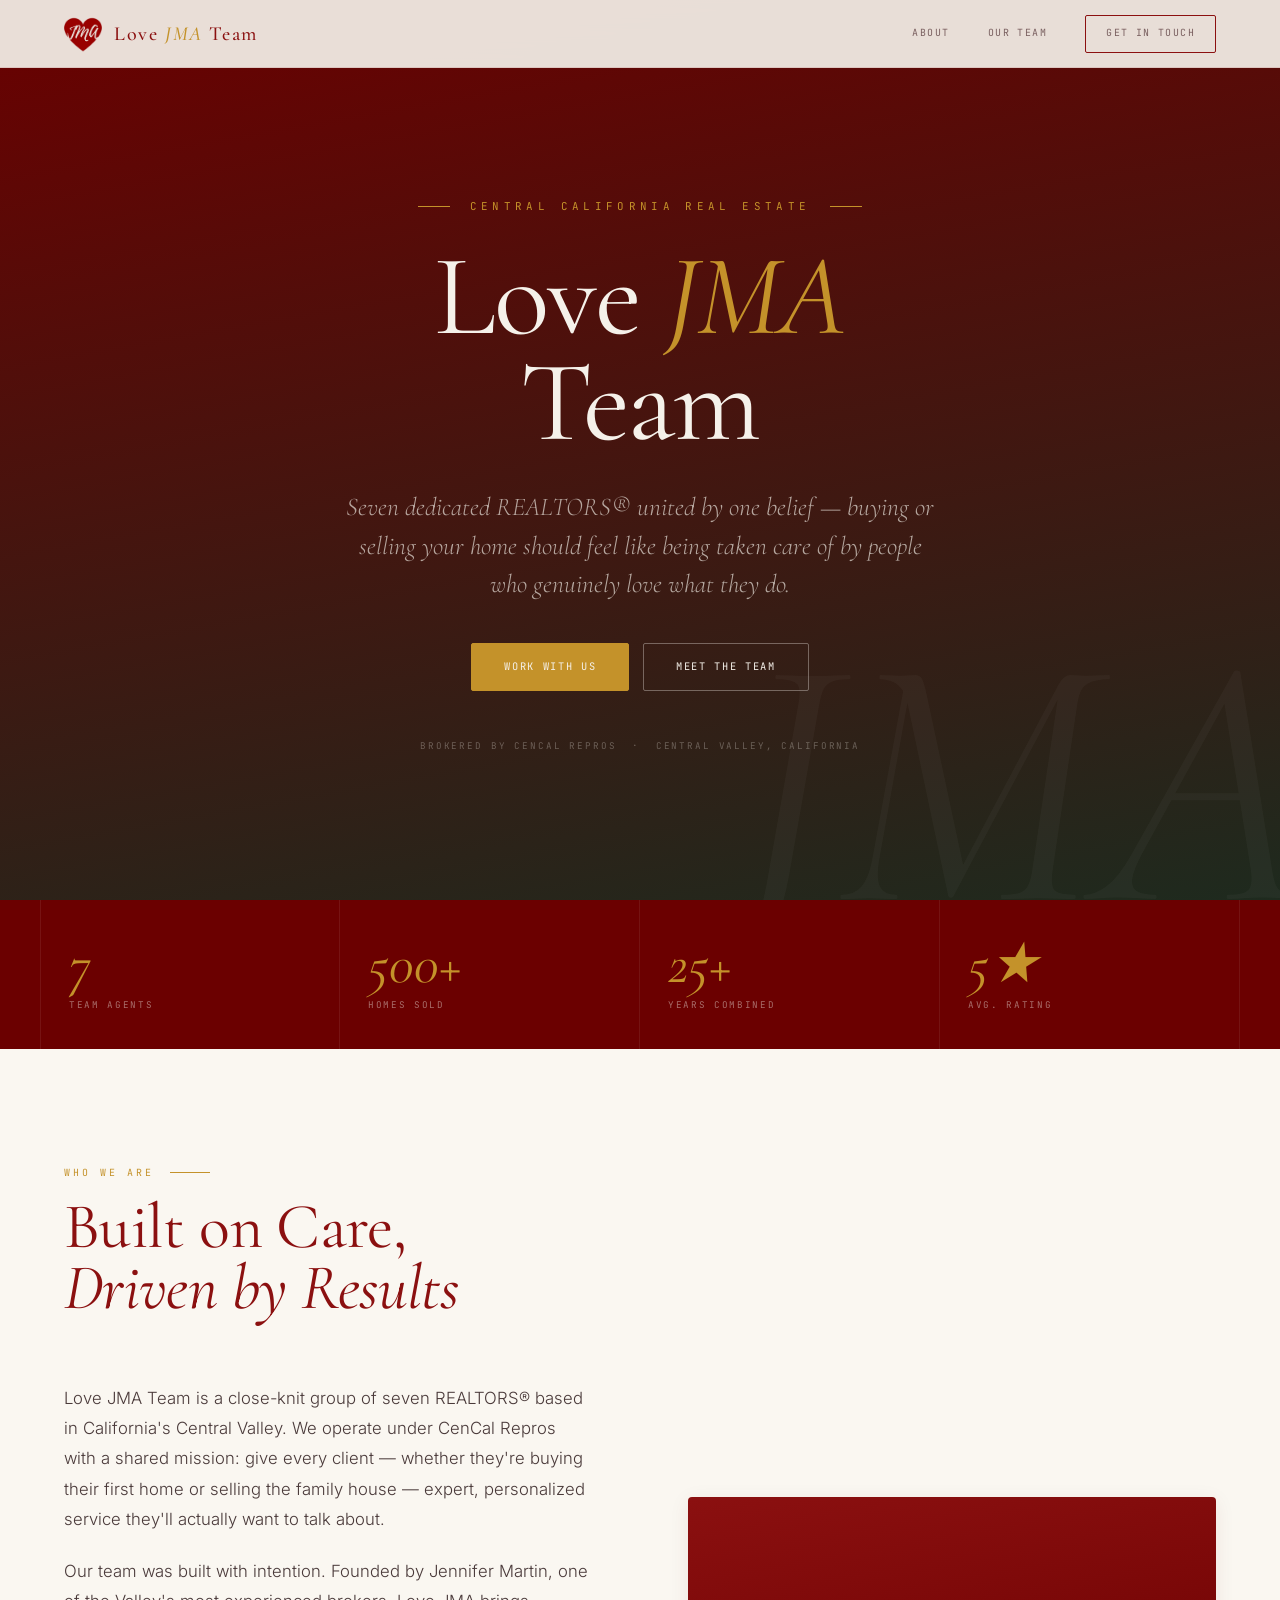
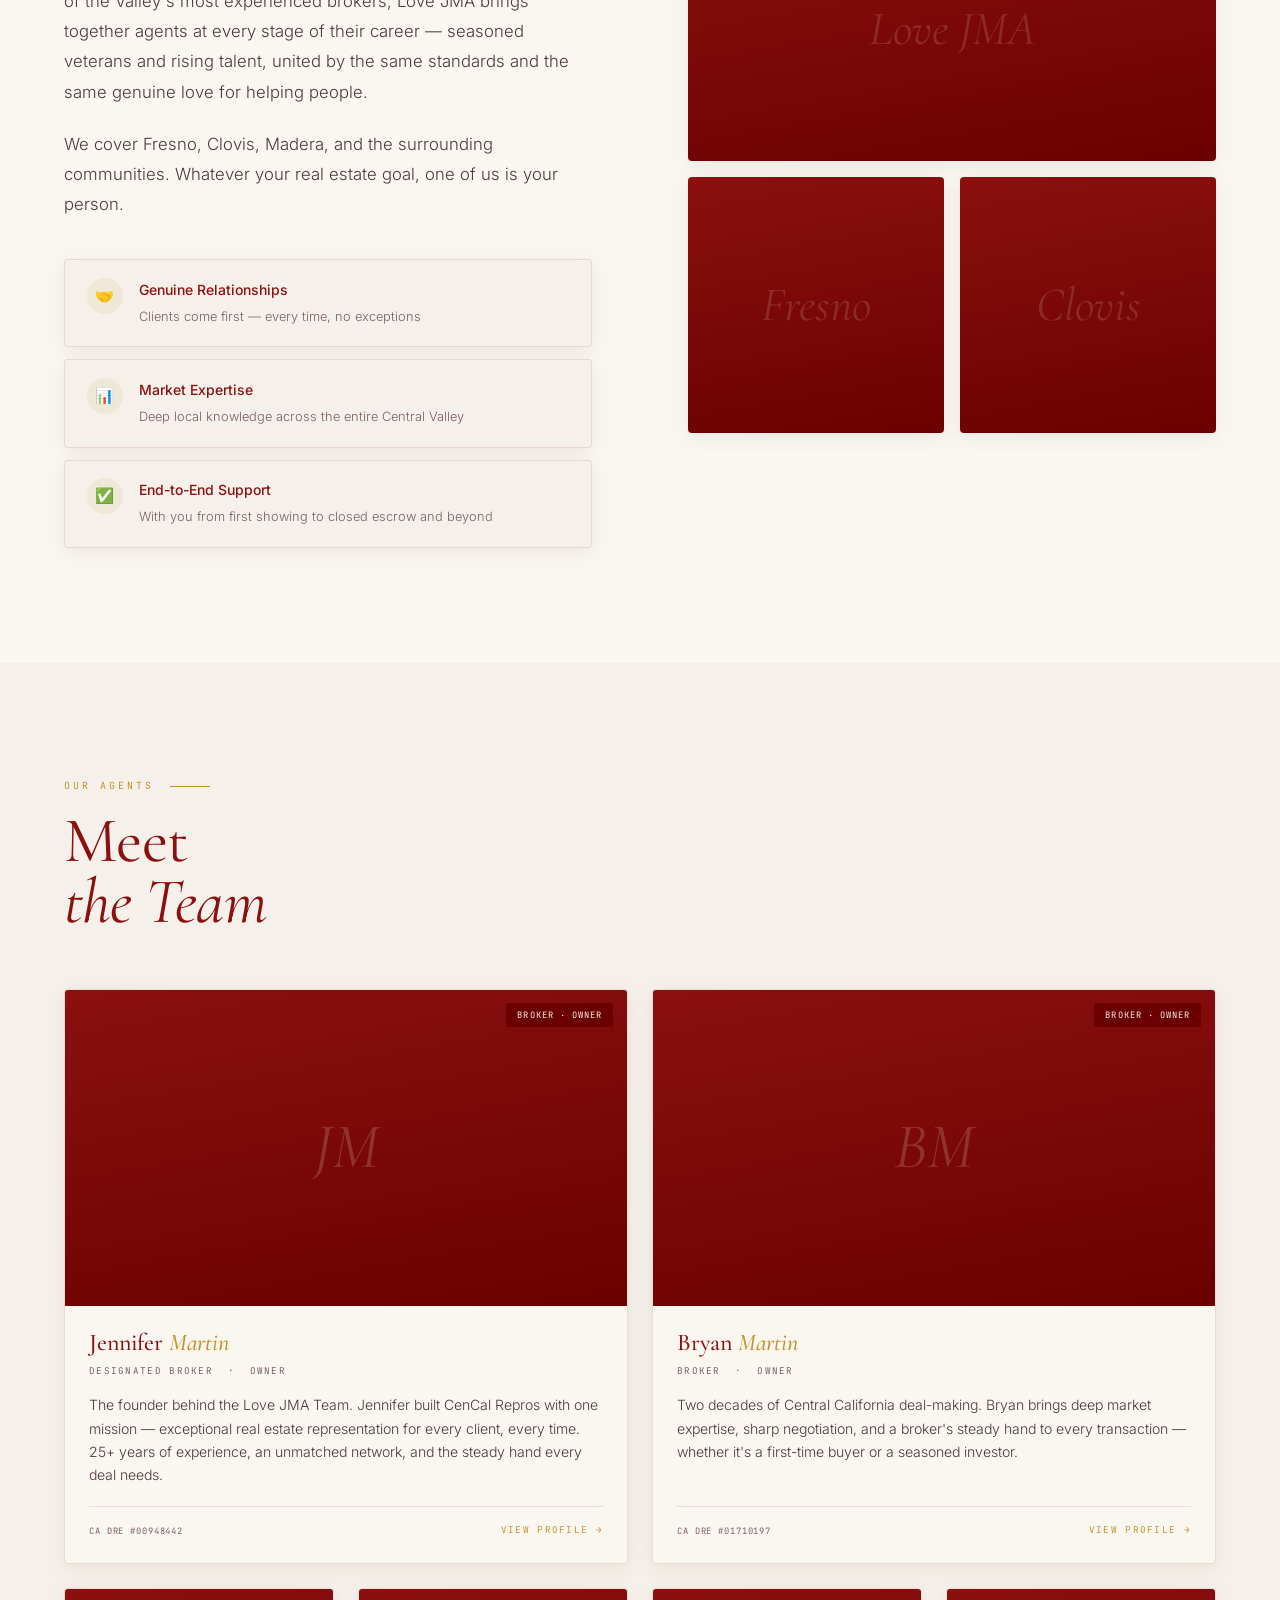
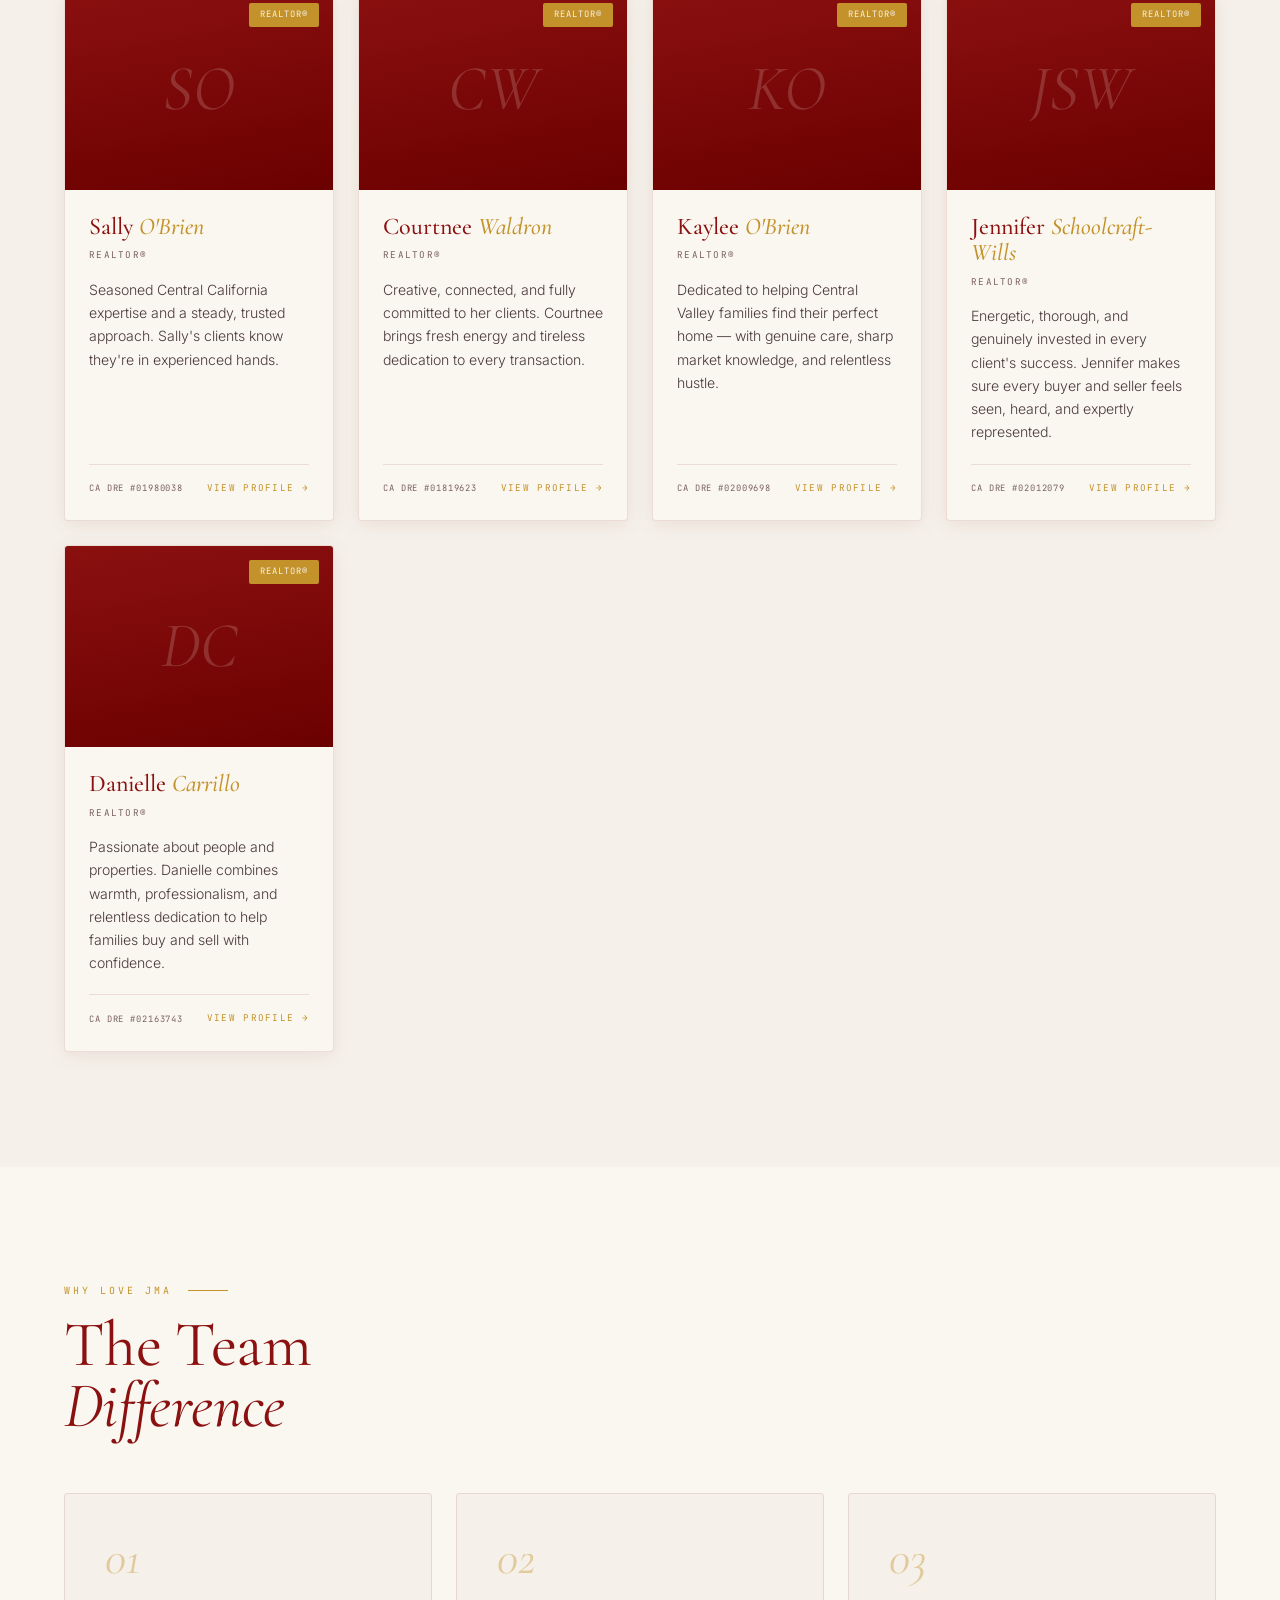
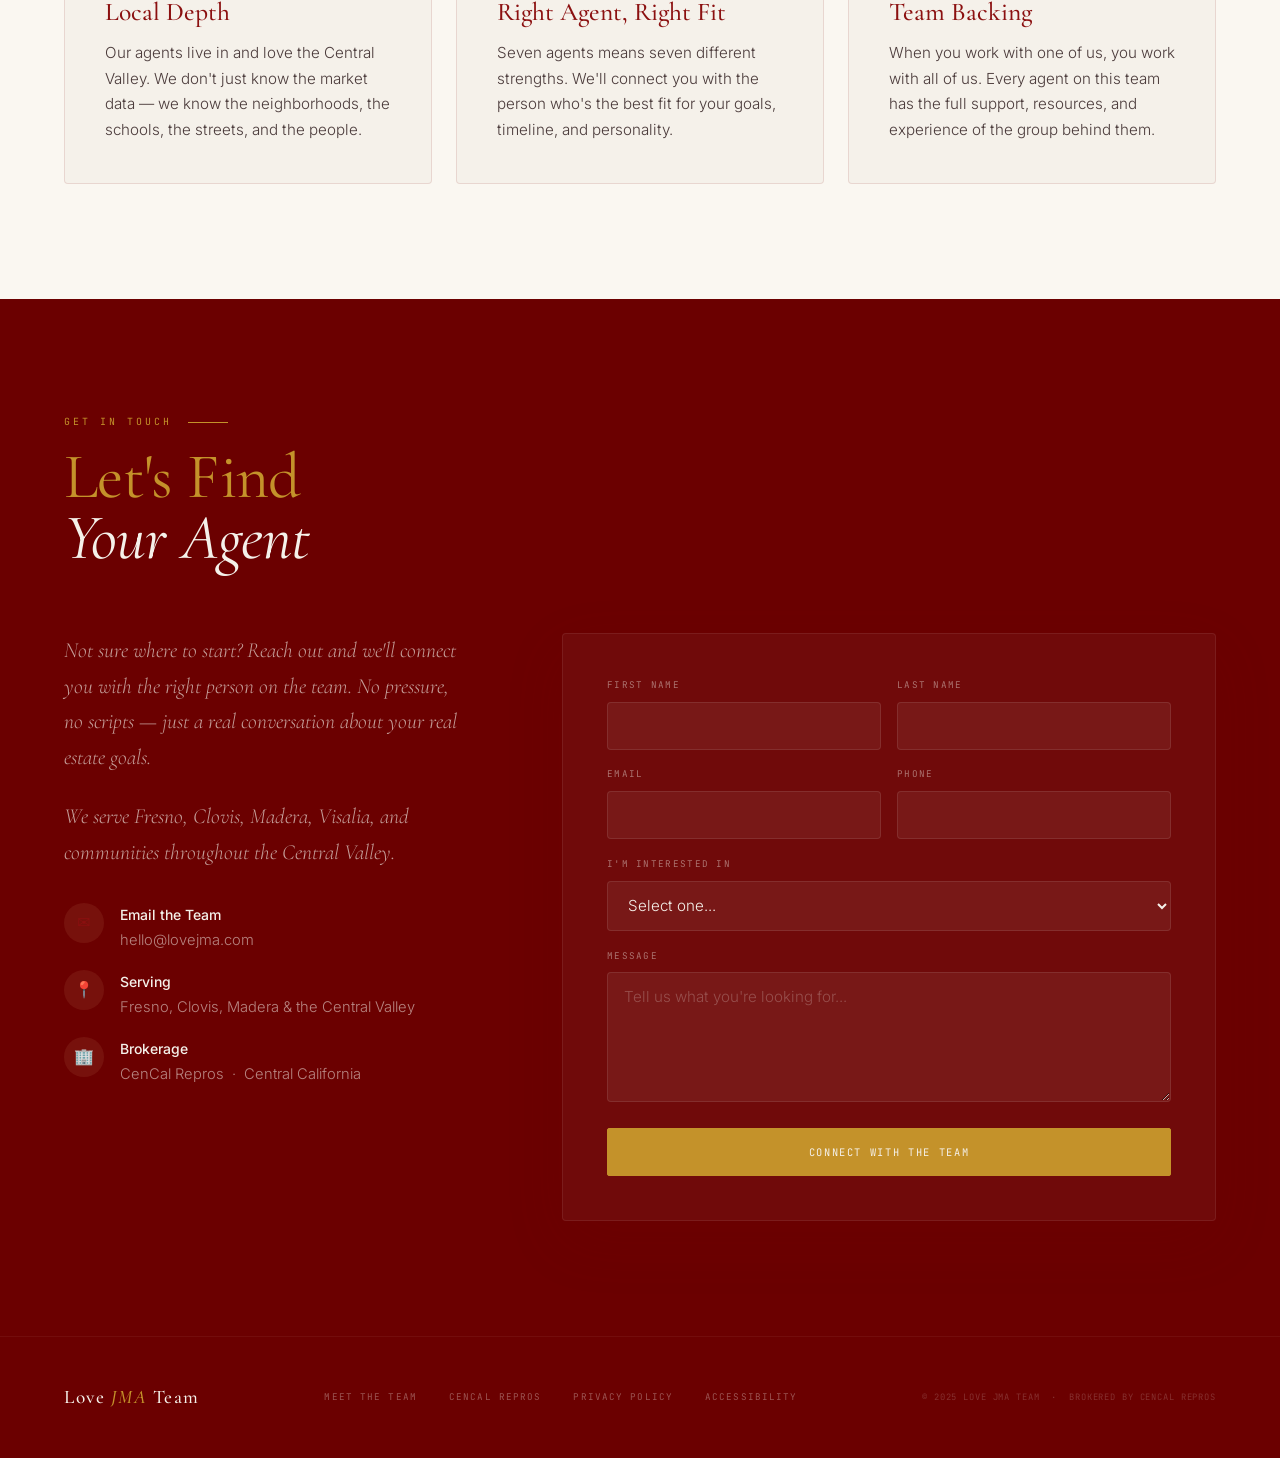
==== commit a21ce267: "Remove hero logo, nav logo looks clean Co-Authored-By: Claude Sonnet 4.6 <noreply@anthropic.com>" ====
--- a/index.html
+++ b/index.html
@@ -304,9 +304,6 @@
   <main id="main">
 
     <section class="hero-team" aria-labelledby="team-name">
-      <div style="width:110px;height:110px;border-radius:50%;background:white;display:flex;align-items:center;justify-content:center;margin-bottom:1.5rem;opacity:0;animation:fadeIn 0.9s ease 0.2s forwards;box-shadow:0 4px 28px rgba(0,0,0,0.35);flex-shrink:0;">
-        <img src="./images/jma-logo.png" alt="Love JMA Team" style="width:96px;height:96px;object-fit:contain;">
-      </div>
       <p class="eyebrow">Central California Real Estate</p>
       <h1 id="team-name">Love <em>JMA</em><br>Team</h1>
       <p class="hero-tagline">Seven dedicated REALTORS® united by one belief — buying or selling your home should feel like being taken care of by people who genuinely love what they do.</p>
